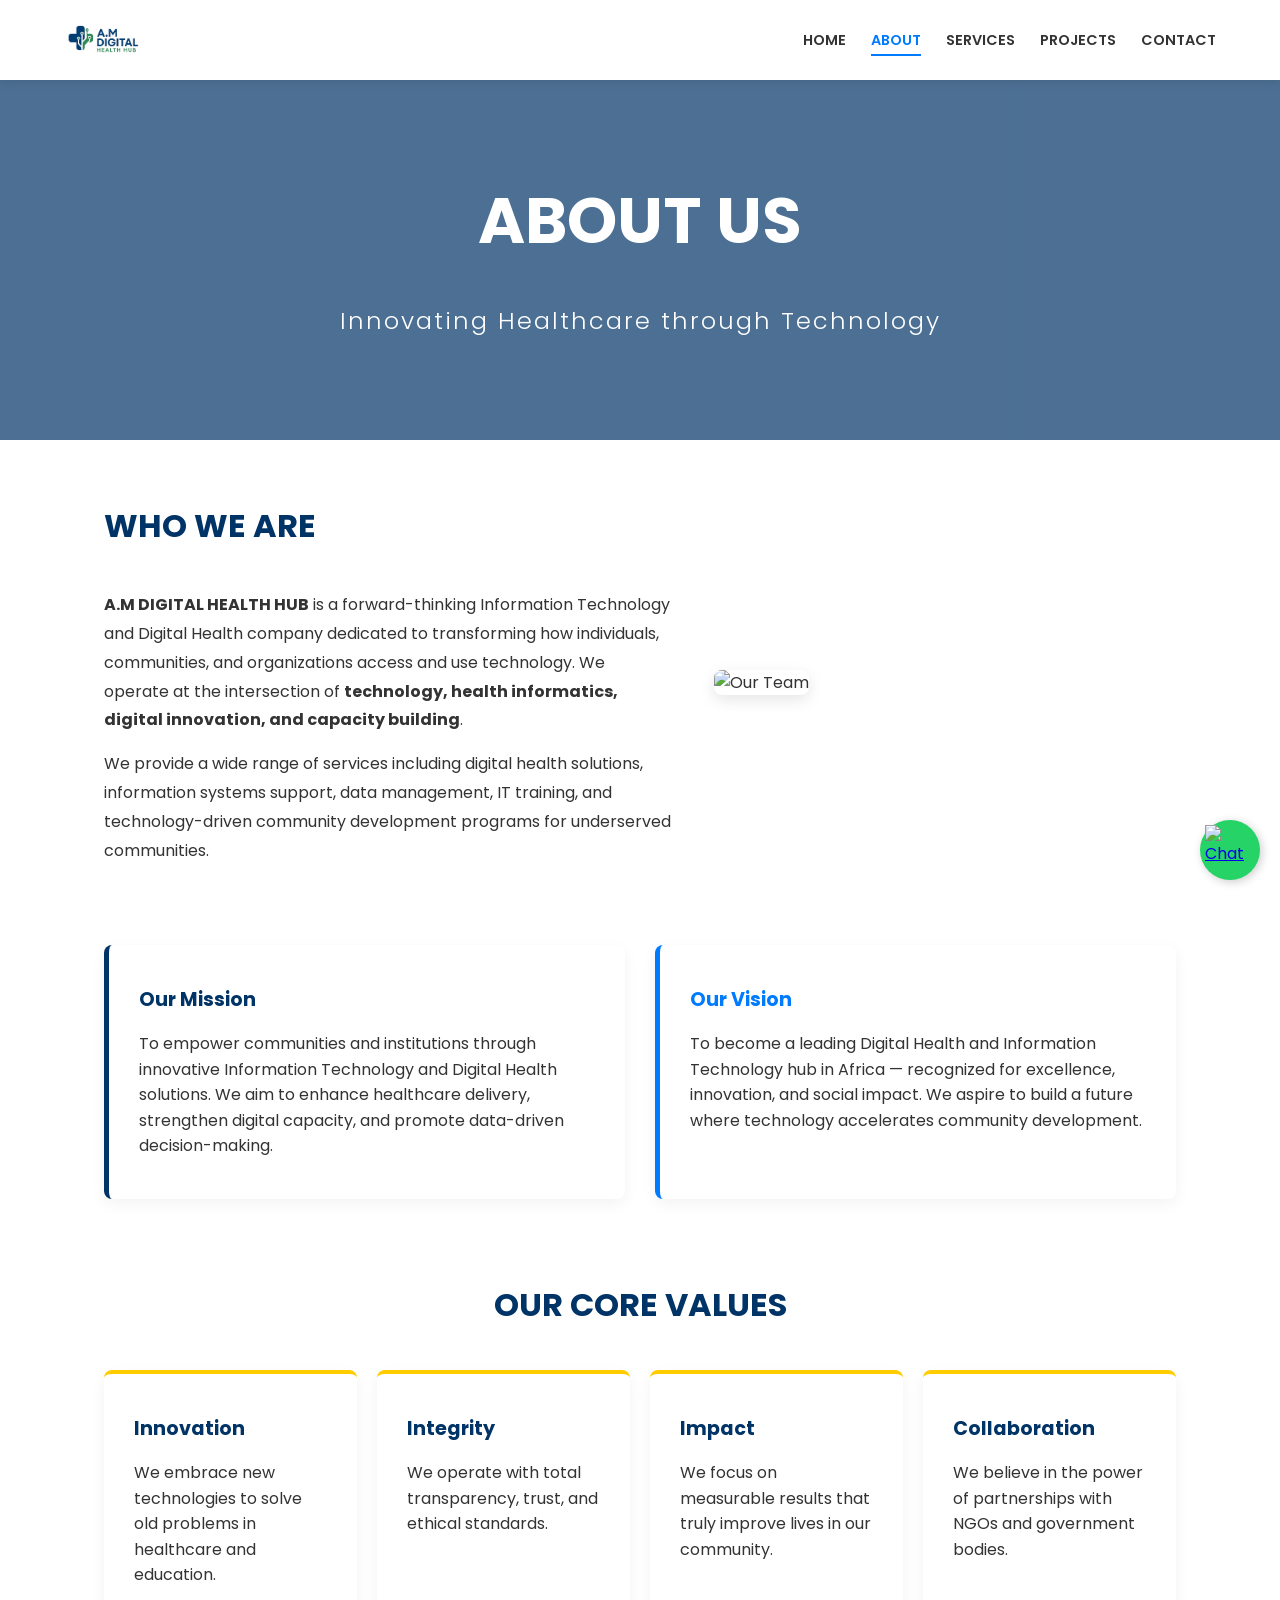
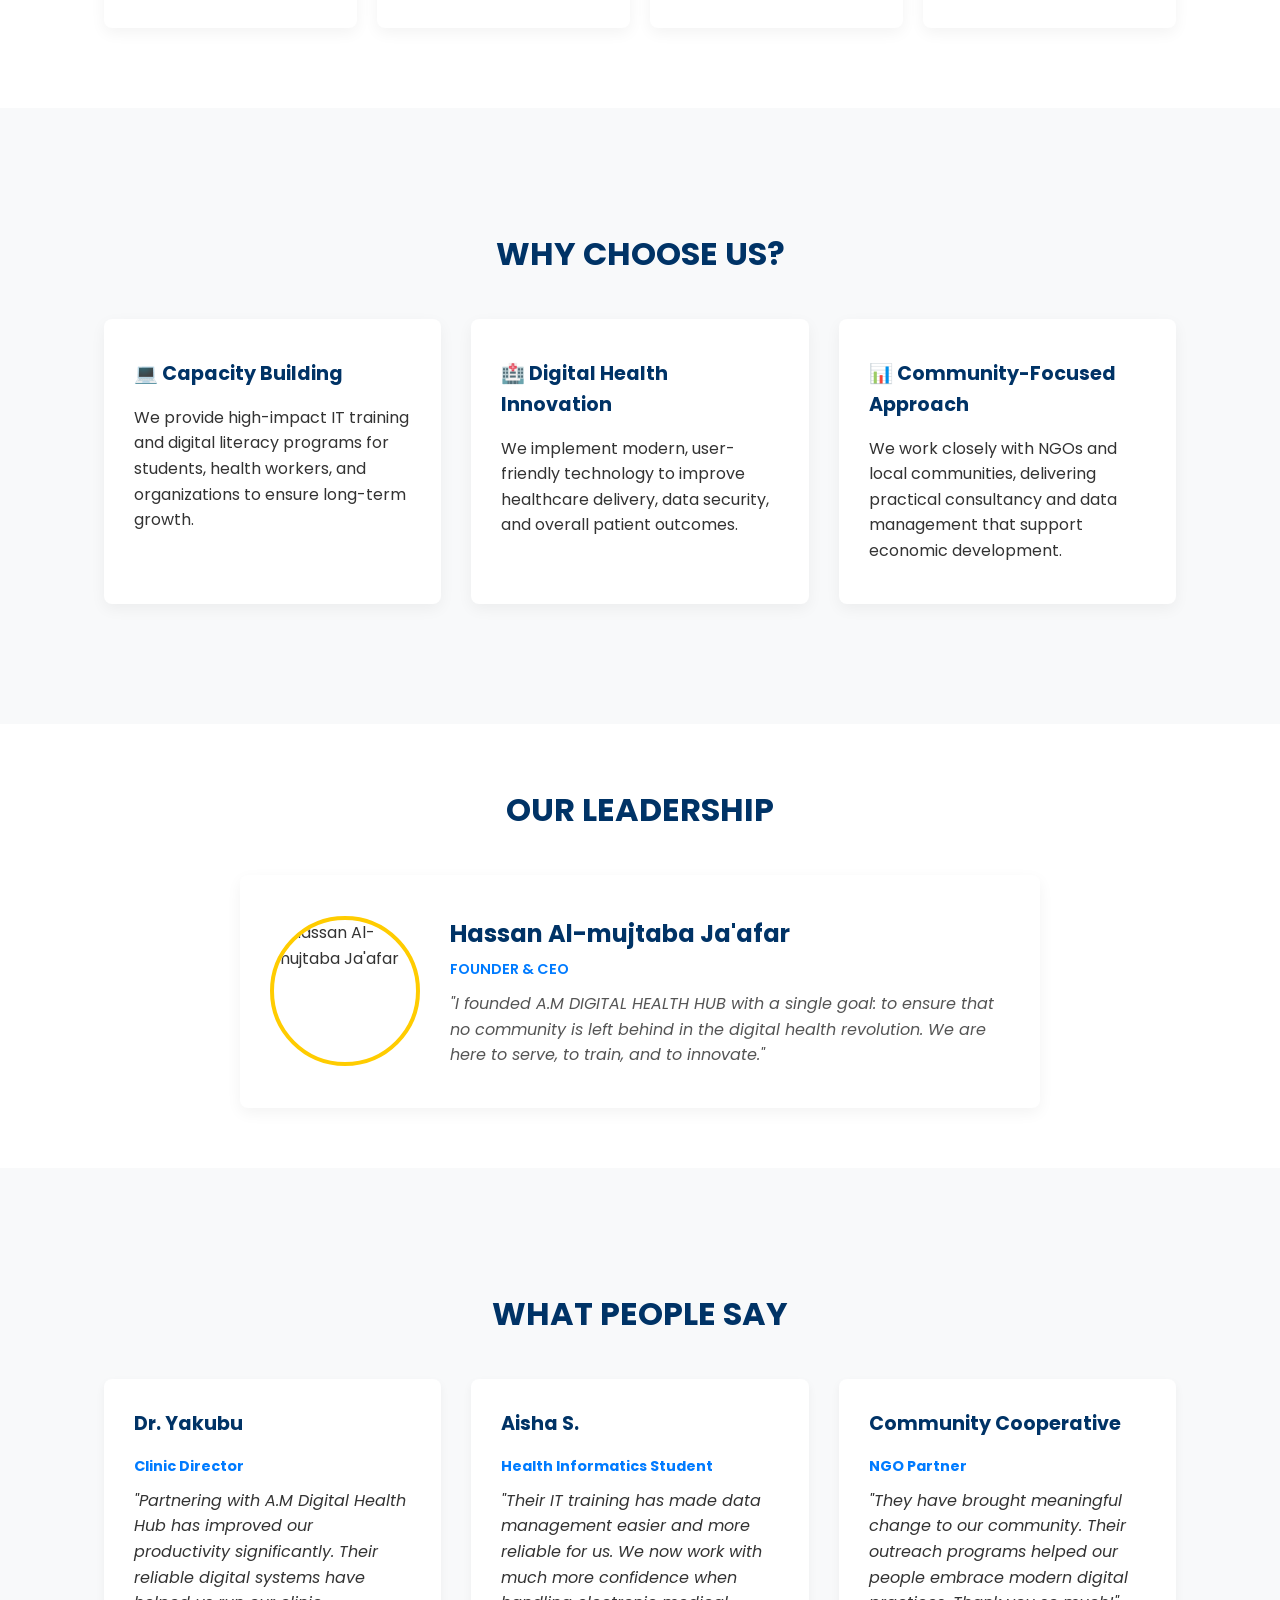
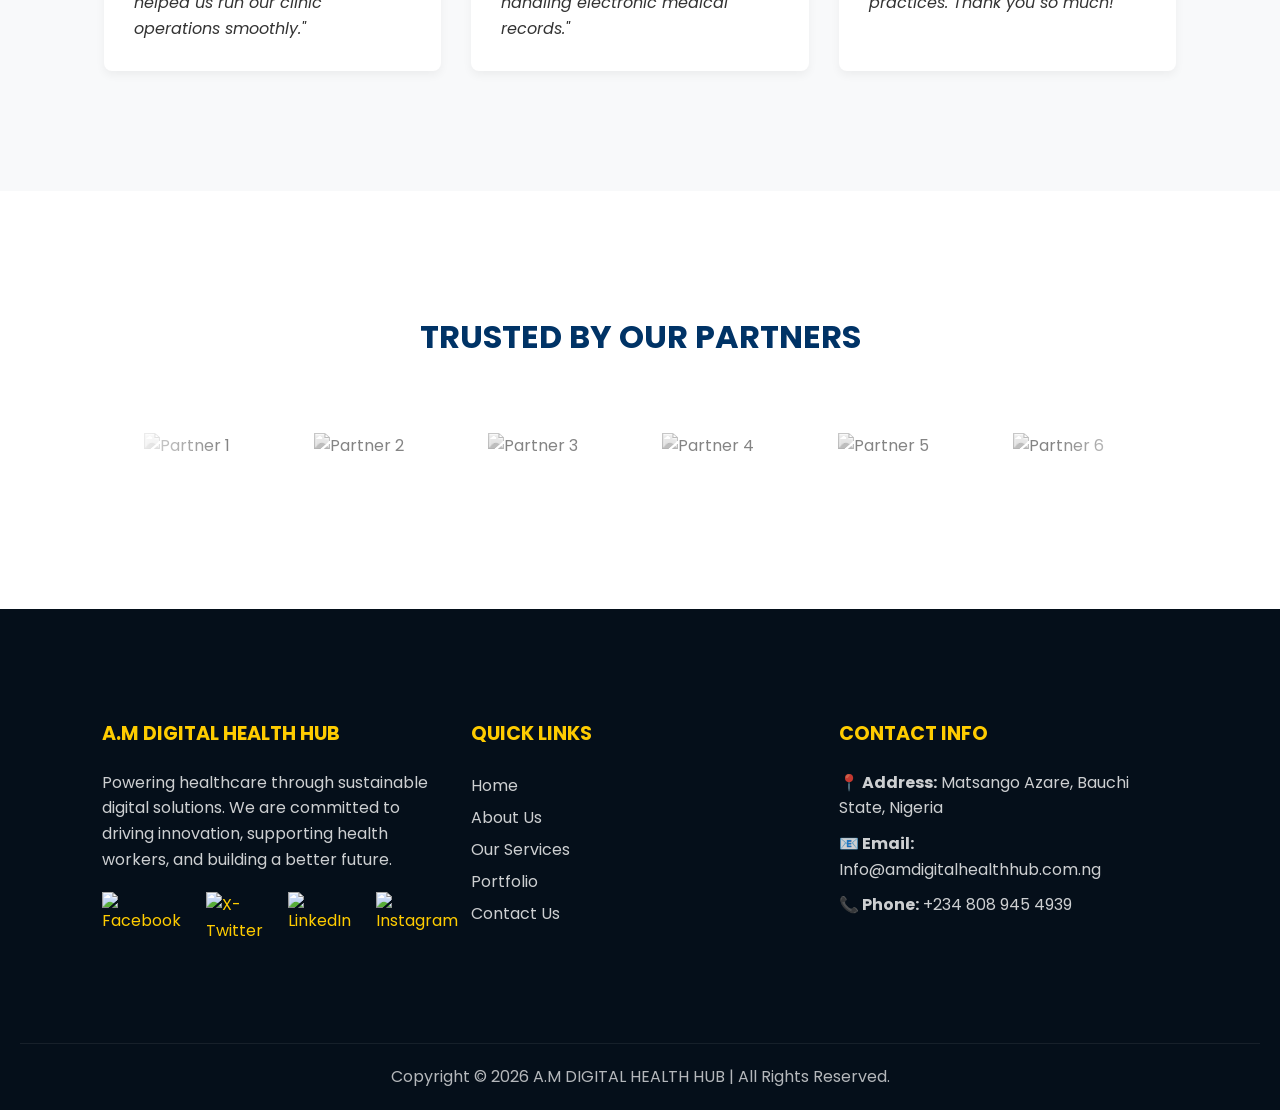
==== about.html @ cd004716 "Add files via upload" ====
<!DOCTYPE html>
<html lang="en">
<head>
  <meta charset="UTF-8" />
  <meta name="viewport" content="width=device-width, initial-scale=1.0" />
  
  <!-- SEO Meta Tags -->
  <meta name="description" content="Learn about A.M DIGITAL HEALTH HUB - Our mission, vision, values, and leadership driving healthcare innovation in Nigeria.">
  <meta name="keywords" content="About A.M DIGITAL HEALTH HUB, Digital Health Mission, Health IT Vision, Nigeria Tech Company, Hassan Al-mujtaba Ja'afar">
  
  <title>About Us | A.M DIGITAL HEALTH HUB</title>
  <link rel="icon" type="image/png" href="logo.png">
  
  <link rel="preconnect" href="https://fonts.googleapis.com">
  <link rel="preconnect" href="https://fonts.gstatic.com" crossorigin>
  <link href="https://fonts.googleapis.com/css2?family=Poppins:wght@300;400;500;600;700&display=swap" rel="stylesheet">
  
  <!-- External CSS -->
  <link rel="stylesheet" href="style.css">
</head>
<body>

  <!-- HEADER -->
  <header>
    <img src="logo.png" alt="A.M DIGITAL HEALTH HUB Logo" />
    
    <div class="menu-toggle" id="mobile-menu">
      <span class="bar"></span>
      <span class="bar"></span>
      <span class="bar"></span>
    </div>

    <nav>
      <ul>
        <li><a href="index.html">HOME</a></li>
        <li><a href="about.html" class="active-link">ABOUT</a></li>
        <li><a href="services.html">SERVICES</a></li>
        <li><a href="projects.html">PROJECTS</a></li>
        <li><a href="contact.html">CONTACT</a></li>
      </ul>
    </nav>
  </header>

  <!-- HERO SECTION -->
  <section class="hero-section" style="height: 40vh; min-height: 300px;">
    <div class="hero-content reveal">
      <h1>ABOUT US</h1>
      <h2>Innovating Healthcare through Technology</h2>
    </div>
  </section>

  <!-- WHO WE ARE & CORE VALUES -->
  <section class="container" style="padding-top: 60px; padding-bottom: 40px;">
    
    <!-- Who We Are -->
    <div style="display: flex; flex-wrap: wrap; gap: 40px; align-items: center; margin-bottom: 80px;">
      <div style="flex: 1 1 50%;">
        <h2 class="section-title reveal" style="text-align: left;">Who We Are</h2>
        <p class="reveal" style="margin-bottom: 15px; line-height: 1.8;">
          <strong>A.M DIGITAL HEALTH HUB</strong> is a forward-thinking Information Technology and Digital Health company dedicated to transforming how individuals, communities, and organizations access and use technology. We operate at the intersection of <strong>technology, health informatics, digital innovation, and capacity building</strong>.
        </p>
        <p class="reveal" style="line-height: 1.8;">
          We provide a wide range of services including digital health solutions, information systems support, data management, IT training, and technology-driven community development programs for underserved communities.
        </p>
      </div>
      <div style="flex: 1 1 40%;">
        <img src="assets/team.png" alt="Our Team" class="reveal" style="width: 100%; border-radius: 8px; box-shadow: 0 5px 15px rgba(0,0,0,0.1);">
      </div>
    </div>

    <!-- Mission & Vision -->
    <div class="grid-3" style="margin-bottom: 80px; justify-content: center;">
      <div class="card bg-light reveal" style="border-left: 5px solid #003366;">
        <h3 style="color: #003366;">Our Mission</h3>
        <p>To empower communities and institutions through innovative Information Technology and Digital Health solutions. We aim to enhance healthcare delivery, strengthen digital capacity, and promote data-driven decision-making.</p>
      </div>
      <div class="card bg-light reveal" style="border-left: 5px solid #007bff;">
        <h3 style="color: #007bff;">Our Vision</h3>
        <p>To become a leading Digital Health and Information Technology hub in Africa — recognized for excellence, innovation, and social impact. We aspire to build a future where technology accelerates community development.</p>
      </div>
    </div>

    <!-- Core Values -->
    <h2 class="section-title text-center reveal">Our Core Values</h2>
    <div class="grid-4" style="margin-bottom: 40px;">
      <div class="card text-center reveal" style="border-top: 4px solid #ffcc00;">
        <h3>Innovation</h3>
        <p>We embrace new technologies to solve old problems in healthcare and education.</p>
      </div>
      <div class="card text-center reveal" style="border-top: 4px solid #ffcc00;">
        <h3>Integrity</h3>
        <p>We operate with total transparency, trust, and ethical standards.</p>
      </div>
      <div class="card text-center reveal" style="border-top: 4px solid #ffcc00;">
        <h3>Impact</h3>
        <p>We focus on measurable results that truly improve lives in our community.</p>
      </div>
      <div class="card text-center reveal" style="border-top: 4px solid #ffcc00;">
        <h3>Collaboration</h3>
        <p>We believe in the power of partnerships with NGOs and government bodies.</p>
      </div>
    </div>
  </section>

  <!-- NEW: WHY CHOOSE US -->
  <section class="why-choose-us bg-light" style="padding: 60px 0;">
    <div class="container">
      <h2 class="section-title reveal" style="text-align: center;">Why Choose Us?</h2>
      <div class="grid-3">
        <div class="card reveal">
          <h3>💻 Capacity Building</h3>
          <p>We provide high-impact IT training and digital literacy programs for students, health workers, and organizations to ensure long-term growth.</p>
        </div>
        <div class="card reveal">
          <h3>🏥 Digital Health Innovation</h3>
          <p>We implement modern, user-friendly technology to improve healthcare delivery, data security, and overall patient outcomes.</p>
        </div>
        <div class="card reveal">
          <h3>📊 Community-Focused Approach</h3>
          <p>We work closely with NGOs and local communities, delivering practical consultancy and data management that support economic development.</p>
        </div>
      </div>
    </div>
  </section>

  <!-- LEADERSHIP SECTION -->
  <section class="container" style="padding: 60px 20px;">
    <h2 class="section-title text-center reveal">Our Leadership</h2>
    <div class="card bg-light reveal" style="display: flex; align-items: center; gap: 30px; flex-wrap: wrap; justify-content: center; max-width: 800px; margin: 0 auto;">
      <img src="assets/founder.png" alt="Hassan Al-mujtaba Ja'afar" style="width: 150px; height: 150px; border-radius: 50%; border: 4px solid #ffcc00; object-fit: cover;" />
      <div style="flex: 1; min-width: 250px; text-align: left;">
        <h3 style="color: #003366; font-size: 1.5rem; margin-bottom: 5px;">Hassan Al-mujtaba Ja'afar</h3>
        <span style="color: #007bff; font-weight: 600; display: block; margin-bottom: 10px; text-transform: uppercase; font-size: 0.9rem;">Founder & CEO</span>
        <p style="font-style: italic; color: #555;">
          "I founded A.M DIGITAL HEALTH HUB with a single goal: to ensure that no community is left behind in the digital health revolution. We are here to serve, to train, and to innovate."
        </p>
      </div>
    </div>
  </section>

  <!-- NEW: WHAT PEOPLE SAY -->
  <section class="testimonials bg-light" style="padding: 60px 0; text-align: center;">
    <div class="container">
      <h2 class="section-title reveal">What People Say</h2>
      <div class="grid-3">
        <div class="testimonial-card reveal" style="background: white; padding: 30px; border-radius: 8px; box-shadow: 0 4px 10px rgba(0,0,0,0.05);">
          <h3 style="color: #003366;">Dr. Yakubu</h3>
          <span style="color: #007bff; font-weight: bold; display: block; margin-bottom: 10px;">Clinic Director</span>
          <p>"Partnering with A.M Digital Health Hub has improved our productivity significantly. Their reliable digital systems have helped us run our clinic operations smoothly."</p>
        </div>
        <div class="testimonial-card reveal" style="background: white; padding: 30px; border-radius: 8px; box-shadow: 0 4px 10px rgba(0,0,0,0.05);">
          <h3 style="color: #003366;">Aisha S.</h3>
          <span style="color: #007bff; font-weight: bold; display: block; margin-bottom: 10px;">Health Informatics Student</span>
          <p>"Their IT training has made data management easier and more reliable for us. We now work with much more confidence when handling electronic medical records."</p>
        </div>
        <div class="testimonial-card reveal" style="background: white; padding: 30px; border-radius: 8px; box-shadow: 0 4px 10px rgba(0,0,0,0.05);">
          <h3 style="color: #003366;">Community Cooperative</h3>
          <span style="color: #007bff; font-weight: bold; display: block; margin-bottom: 10px;">NGO Partner</span>
          <p>"They have brought meaningful change to our community. Their outreach programs helped our people embrace modern digital practices. Thank you so much!"</p>
        </div>
      </div>
    </div>
  </section>

  
  <!-- ANIMATED PARTNERS SECTION -->
  <section class="partners-section text-center" style="padding: 60px 0; background: #ffffff;">
    <div class="container">
      <h2 class="section-title reveal">Trusted By Our Partners</h2>
      
      <div class="partners-slider reveal">
        <div class="partners-track">
          <!-- FIRST SET OF LOGOS -->
          <img src="assets/partner1.jpg" alt="Partner 1">
          <img src="assets/partner2.jpeg" alt="Partner 2">
          <img src="assets/partner3.webp" alt="Partner 3">
          <img src="assets/partner4.jpeg" alt="Partner 4">
          <img src="assets/partner5.png" alt="Partner 5">
          <img src="assets/partner6.jpg" alt="Partner 6">
          
          <!-- SECOND SET OF LOGOS (Duplicated for seamless infinite scrolling) -->
          <img src="assets/partner1.jpg" alt="Partner 1">
          <img src="assets/partner2.jpeg" alt="Partner 2">
          <img src="assets/partner3.webp" alt="Partner 3">
          <img src="assets/partner4.jpeg" alt="Partner 4">
          <img src="assets/partner5.png" alt="Partner 5">
          <img src="assets/partner6.jpg" alt="Partner 6">
        </div>
      </div>
      
    </div>
  </section>



  <!-- FOOTER -->
  <footer class="main-footer" style="background: #050f1a; color: white; padding: 50px 20px 20px 20px;">
    <div class="container grid-3" style="text-align: left; align-items: start;">
      <div class="footer-col">
        <h3 style="color: #ffcc00; margin-bottom: 20px;">A.M DIGITAL HEALTH HUB</h3>
        <p style="margin-bottom: 20px; opacity: 0.8;">Powering healthcare through sustainable digital solutions. We are committed to driving innovation, supporting health workers, and building a better future.</p>
        
        <div class="social-links" style="display: flex; gap: 15px; margin-top: 15px;">
          <a href="https://www.facebook.com/share/19uipVWJs8/" target="_blank">
            <img src="assets/facebook.png" alt="Facebook" style="width: 30px; transition: transform 0.3s;" onmouseover="this.style.transform='translateY(-5px)'" onmouseout="this.style.transform='translateY(0)'">
          </a>
          <a href="https://x.com/AM_DigitalHealt?t=SF7xO812lId9wUdSsH2ciw&s=09" target="_blank">
            <img src="assets/twitter.png" alt="X-Twitter" style="width: 30px; transition: transform 0.3s;" onmouseover="this.style.transform='translateY(-5px)'" onmouseout="this.style.transform='translateY(0)'">
          </a>
          <a href="https://www.linkedin.com/company/am-digital-health-hub/" target="_blank">
            <img src="assets/linkedin.png" alt="LinkedIn" style="width: 30px; transition: transform 0.3s;" onmouseover="this.style.transform='translateY(-5px)'" onmouseout="this.style.transform='translateY(0)'">
          </a>
          <a href="https://www.instagram.com/amdigitalhealthhub?igsh=eGYxMHluOWtkYTNn" target="_blank">
            <img src="assets/instagram.jpeg" alt="Instagram" style="width: 30px; transition: transform 0.3s;" onmouseover="this.style.transform='translateY(-5px)'" onmouseout="this.style.transform='translateY(0)'">
          </a>
        </div>
      </div>

      <div class="footer-col">
        <h3 style="margin-bottom: 20px; color: #ffcc00;">QUICK LINKS</h3>
        <ul style="list-style: none; padding: 0; line-height: 2;">
          <li><a href="index.html" style="color: white; text-decoration: none; opacity: 0.8;">Home</a></li>
          <li><a href="about.html" style="color: white; text-decoration: none; opacity: 0.8;">About Us</a></li>
          <li><a href="services.html" style="color: white; text-decoration: none; opacity: 0.8;">Our Services</a></li>
          <li><a href="projects.html" style="color: white; text-decoration: none; opacity: 0.8;">Portfolio</a></li>
          <li><a href="contact.html" style="color: white; text-decoration: none; opacity: 0.8;">Contact Us</a></li>
        </ul>
      </div>

      <div class="footer-col">
        <h3 style="margin-bottom: 20px; color: #ffcc00;">CONTACT INFO</h3>
        <p style="opacity: 0.8; margin-bottom: 10px;"><strong>📍 Address:</strong> Matsango Azare, Bauchi State, Nigeria</p>
        <p style="opacity: 0.8; margin-bottom: 10px;"><strong>📧 Email:</strong> Info@amdigitalhealthhub.com.ng</p>
        <p style="opacity: 0.8;"><strong>📞 Phone:</strong> +234 808 945 4939</p>
      </div>
    </div>
    
    <div style="text-align: center; margin-top: 40px; padding-top: 20px; border-top: 1px solid rgba(255,255,255,0.1); opacity: 0.7;">
      <p>Copyright © 2026 A.M DIGITAL HEALTH HUB | All Rights Reserved.</p>
    </div>
  </footer>

  <!-- Fixed WhatsApp Link -->
  <a href="https://wa.me/2348089454939" target="_blank" class="whatsapp-float" style="position: fixed; bottom: 20px; right: 20px; z-index: 1000;">
    <img src="https://upload.wikimedia.org/wikipedia/commons/6/6b/WhatsApp.svg" alt="Chat on WhatsApp" style="width: 50px; height: 50px;">
  </a>

  <script>
    // Mobile Menu Toggle
    const mobileMenu = document.getElementById('mobile-menu');
    const navMenu = document.querySelector('nav');

    mobileMenu.addEventListener('click', () => {
      mobileMenu.classList.toggle('is-active');
      navMenu.classList.toggle('active');
    });

    // Scroll Reveal Animation
    const observer = new IntersectionObserver((entries) => {
      entries.forEach((entry) => {
        if (entry.isIntersecting) {
          entry.target.classList.add('active');
        }
      });
    });

    const hiddenElements = document.querySelectorAll('.reveal');
    hiddenElements.forEach((el) => observer.observe(el));
  </script>
</body>
</html>
---- style.css ----
/* =========================================
        A.M DIGITAL HEALTH HUB WEB CODE
   ========================================= */

:root {
  --primary-color: #003366; 
  --secondary-color: #007bff; 
  --accent-color: #ffcc00; 
  --text-dark: #333333;
  --text-light: #666666;
  --bg-color: #ffffff;
  --bg-light: #f8f9fa;
  --transition: all 0.3s ease;
}

* {
  margin: 0;
  padding: 0;
  box-sizing: border-box;
  font-family: "Poppins", sans-serif;
}

body {
  background-color: var(--bg-color);
  color: var(--text-dark);
  line-height: 1.6;
}

.container {
  max-width: 1200px;
  margin: 0 auto;
  padding: 60px 5%;
}

.text-center {
  text-align: center;
}

.bg-light {
  background-color: var(--bg-light);
}

.section-title {
  color: var(--primary-color);
  font-size: 2rem;
  margin-bottom: 40px;
  text-transform: uppercase;
}

/* --- HEADER --- */
header {
  display: flex;
  align-items: center;
  justify-content: space-between;
  background: var(--bg-color);
  padding: 15px 5%;
  box-shadow: 0 2px 10px rgba(0,0,0,0.1);
  position: sticky;
  top: 0;
  z-index: 1000;
}

header img {
  height: 50px;
}

nav ul {
  list-style: none;
  display: flex;
  gap: 25px;
}

nav ul li a {
  color: var(--text-dark);
  text-decoration: none;
  font-weight: 600;
  font-size: 0.9rem;
  text-transform: uppercase;
  transition: var(--transition);
}

nav ul li a:hover {
  color: var(--secondary-color);
}

/* --- ACTIVE LINK STYLING --- */
nav ul li a.active-link {
  color: var(--secondary-color);
  border-bottom: 2px solid var(--secondary-color);
  padding-bottom: 4px;
}

/* --- HERO SECTION --- */
.hero-section {
  height: 80vh;
  background: linear-gradient(rgba(0, 51, 102, 0.7), rgba(0, 51, 102, 0.7)), url('assets/office-bg.png') center/cover;
  display: flex;
  align-items: center;
  justify-content: center;
  text-align: center;
  color: white;
}

.hero-content h2 {
  font-size: 1.5rem;
  font-weight: 300;
  letter-spacing: 2px;
  margin-bottom: 10px;
}

.hero-content h1 {
  font-size: 4rem;
  font-weight: 700;
  margin-bottom: 30px;
}

.hero-btn {
  display: inline-block;
  padding: 15px 40px;
  background: var(--accent-color);
  color: var(--primary-color);
  text-decoration: none;
  font-weight: bold;
  font-size: 1.1rem;
  border-radius: 5px;
  transition: var(--transition);
}

.hero-btn:hover {
  background: white;
}

/* --- GRIDS --- */
.grid-3 {
  display: grid;
  grid-template-columns: repeat(auto-fit, minmax(300px, 1fr));
  gap: 30px;
}

.grid-4 {
  display: grid;
  grid-template-columns: repeat(auto-fit, minmax(250px, 1fr));
  gap: 20px;
}

/* --- CARDS --- */
.card, .testimonial-card {
  background: white;
  padding: 40px 30px;
  box-shadow: 0 5px 15px rgba(0,0,0,0.05);
  border-radius: 8px;
  text-align: left;
}

.card h3, .testimonial-card h3 {
  color: var(--primary-color);
  margin-bottom: 15px;
  font-size: 1.2rem;
}

.testimonial-card span {
  display: block;
  color: var(--secondary-color);
  font-size: 0.9rem;
  margin-bottom: 15px;
  font-weight: 600;
}

.testimonial-card p {
  font-style: italic;
}

/* --- METRICS --- */
.metric-box h2 {
  font-size: 3rem;
  color: var(--secondary-color);
  margin-bottom: 10px;
}

.metric-box p {
  font-weight: 600;
  color: var(--text-dark);
}

/* --- PORTFOLIO GALLERY --- */
.portfolio-grid img {
  width: 100%;
  height: 250px;
  object-fit: cover;
  border-radius: 8px;
  box-shadow: 0 4px 10px rgba(0,0,0,0.1);
  transition: transform 0.3s;
}

.portfolio-grid img:hover {
  transform: scale(1.05);
}

/* --- PARTNERS --- */
.partners-logo-placeholder {
  display: flex;
  justify-content: center;
  gap: 40px;
  flex-wrap: wrap;
}

.partners-logo-placeholder span {
  padding: 20px 40px;
  background: white;
  border: 1px solid #ddd;
  font-weight: bold;
  color: #ccc;
}

/* --- CTA BANNER --- */
.cta-banner {
  background: var(--primary-color);
  color: white;
  padding: 80px 5%;
}

.cta-banner h2 {
  font-size: 2.5rem;
  margin-bottom: 20px;
}

.cta-banner p {
  max-width: 800px;
  margin: 0 auto 30px auto;
  font-size: 1.1rem;
}

/* --- FOOTER --- */
.main-footer {
  background: #111;
  color: white;
  padding: 60px 5% 20px 5%;
}

.footer-col h3 {
  font-size: 1.2rem;
}

.social-links a {
  color: var(--accent-color);
  text-decoration: none;
  margin-right: 10px;
}

/* --- WHATSAPP --- */
.whatsapp-float {
  position: fixed;
  bottom: 20px;
  right: 20px;
  width: 60px;
  height: 60px;
  background-color: #25d366;
  border-radius: 50%;
  display: flex;
  align-items: center;
  justify-content: center;
  box-shadow: 2px 2px 10px rgba(0,0,0,0.2);
  z-index: 100;
}
.whatsapp-float img {
  width: 35px;
}

/* --- MOBILE MENU (HAMBURGER) --- */
.menu-toggle {
  display: none; /* Hidden on desktop */
  flex-direction: column;
  cursor: pointer;
  gap: 5px;
}

.menu-toggle .bar {
  width: 25px;
  height: 3px;
  background-color: var(--primary-color);
  transition: var(--transition);
  border-radius: 3px;
}

/* --- RESPONSIVE DESIGN --- */
@media (max-width: 768px) {
  header {
    flex-direction: row; /* Keep logo and hamburger on the same line */
    justify-content: space-between;
    align-items: center;
    padding: 15px 5%;
    position: relative; /* Needed for the dropdown menu */
  }

  .menu-toggle {
    display: flex; /* Show the hamburger on mobile */
  }

  nav {
    width: 100%;
    position: absolute;
    top: 100%; /* Position it right below the header */
    left: 0;
    background: var(--bg-color);
    box-shadow: 0 10px 10px rgba(0,0,0,0.1);
    display: none; /* Hide the menu by default */
  }

  /* This class will be added by JavaScript when the button is clicked */
  nav.active {
    display: block; 
  }

  nav ul {
    flex-direction: column;
    width: 100%;
    text-align: center;
    padding: 20px 0;
    margin: 0;
    gap: 20px;
  }

  /* Animate the hamburger into an 'X' */
  .menu-toggle.is-active .bar:nth-child(1) {
    transform: translateY(8px) rotate(45deg);
  }
  .menu-toggle.is-active .bar:nth-child(2) {
    opacity: 0;
  }
  .menu-toggle.is-active .bar:nth-child(3) {
    transform: translateY(-8px) rotate(-45deg);
  }
  
  
  /* --- SCROLL REVEAL ANIMATION --- */
.reveal {
  opacity: 0;
  transform: translateY(50px); /* Pushes the element down slightly */
  transition: all 0.8s cubic-bezier(0.5, 0, 0, 1); /* Smooth easing */
}

.reveal.active {
  opacity: 1;
  transform: translateY(0); /* Brings it back to its original position */
}


  /* Adjust other sections for mobile */
  .hero-content h1 {
    font-size: 2.5rem;
  }
  .main-footer .grid-3 {
    grid-template-columns: 1fr;
    gap: 40px;
  }
}


/* =========================================
   PARTNERS INFINITE SCROLL ANIMATION
   ========================================= */
.partners-slider {
  width: 100%;
  overflow: hidden;
  position: relative;
  padding: 30px 0;
  white-space: nowrap;
}

/* Faded white edges for a premium look */
.partners-slider::before,
.partners-slider::after {
  content: "";
  position: absolute;
  top: 0;
  width: 120px;
  height: 100%;
  z-index: 2;
}
.partners-slider::before {
  left: 0;
  background: linear-gradient(to right, rgba(255,255,255,1), rgba(255,255,255,0));
}
.partners-slider::after {
  right: 0;
  background: linear-gradient(to left, rgba(255,255,255,1), rgba(255,255,255,0));
}

.partners-track {
  display: inline-block;
  /* Adjust '20s' to make it scroll faster or slower */
  animation: scrollLogos 20s linear infinite; 
}

/* Pause the scrolling when the mouse hovers over it */
.partners-slider:hover .partners-track {
  animation-play-state: paused;
}

.partners-track img {
  height: 60px;
  margin: 0 40px; /* Space between logos */
  object-fit: contain;
  vertical-align: middle;
  filter: grayscale(100%); /* Makes all logos grey for a clean corporate look */
  opacity: 0.6;
  transition: all 0.3s ease;
  cursor: pointer;
}

/* Pop into full color and zoom slightly on hover */
.partners-track img:hover {
  filter: grayscale(0%);
  opacity: 1;
  transform: scale(1.15);
}

@keyframes scrollLogos {
  0% { transform: translateX(0); }
  100% { transform: translateX(-50%); }
}


/* =========================================
   NEW ANIMATIONS: PULSE & HOVER LIFT
   ========================================= */

/* Subtle continuous pulse for main buttons */
.pulse-btn {
  animation: shadowPulse 2s infinite;
}

@keyframes shadowPulse {
  0% { box-shadow: 0 0 0 0 rgba(0, 123, 255, 0.4); }
  70% { box-shadow: 0 0 0 15px rgba(0, 123, 255, 0); }
  100% { box-shadow: 0 0 0 0 rgba(0, 123, 255, 0); }
}

/* Smooth lift effect for cards and project images */
.hover-lift {
  transition: transform 0.3s ease, box-shadow 0.3s ease;
}

.hover-lift:hover {
  transform: translateY(-8px);
  box-shadow: 0 12px 20px rgba(0, 0, 0, 0.15);
}

/* Ensure project images stay neat when lifting */
.portfolio-grid img.hover-lift {
  border-radius: 8px;
  cursor: pointer;
}
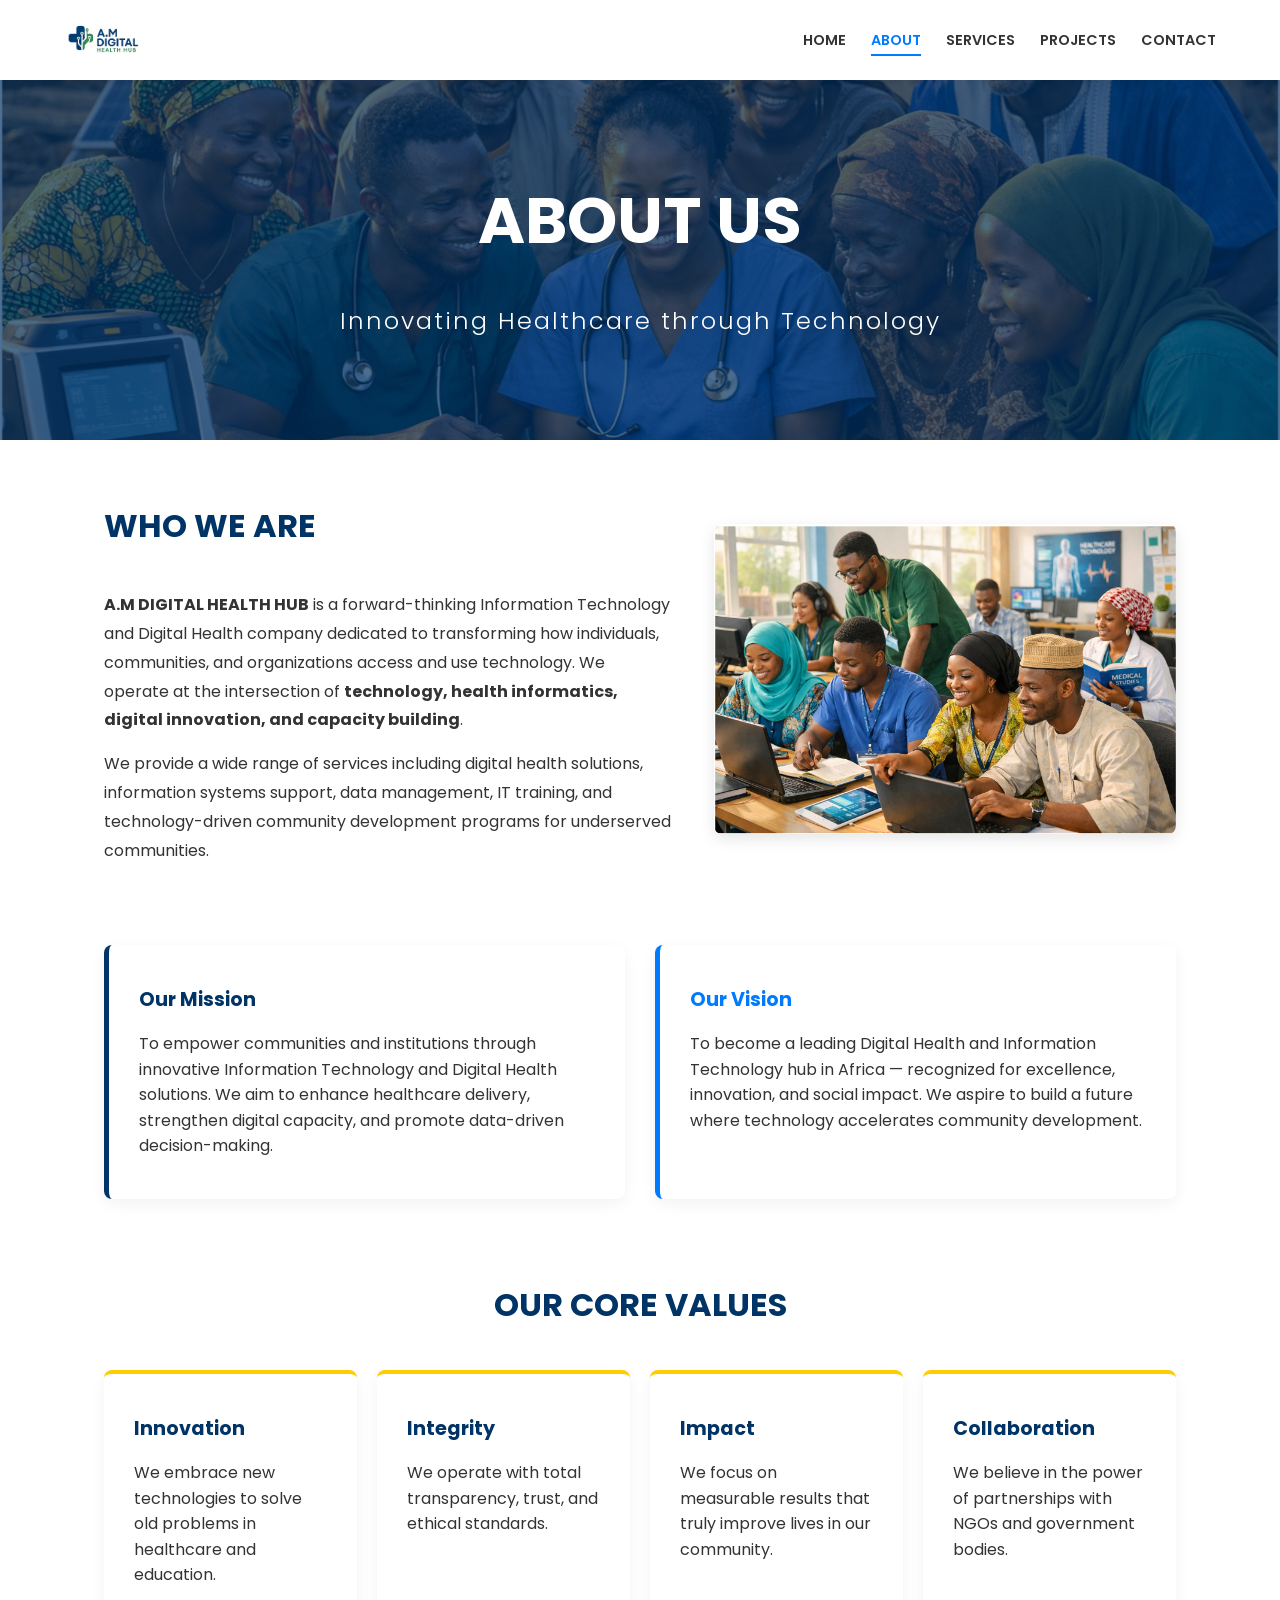
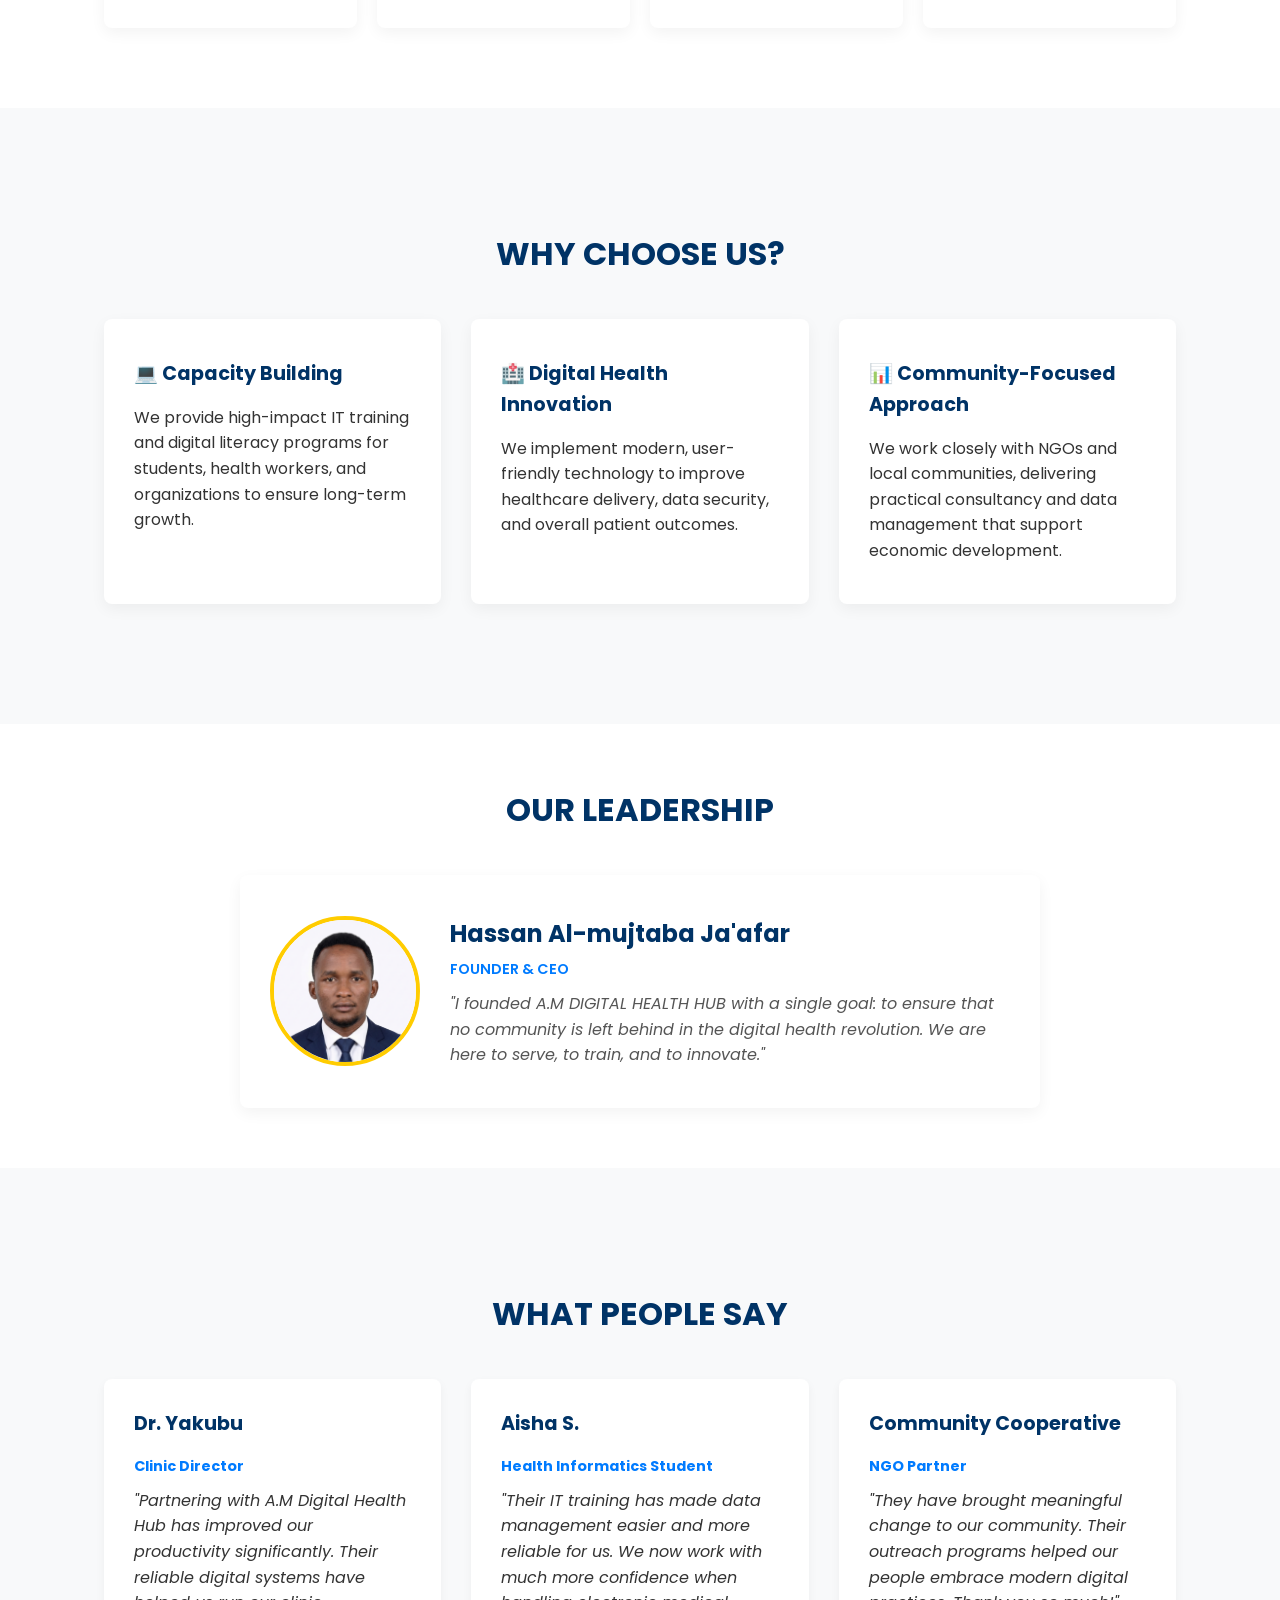
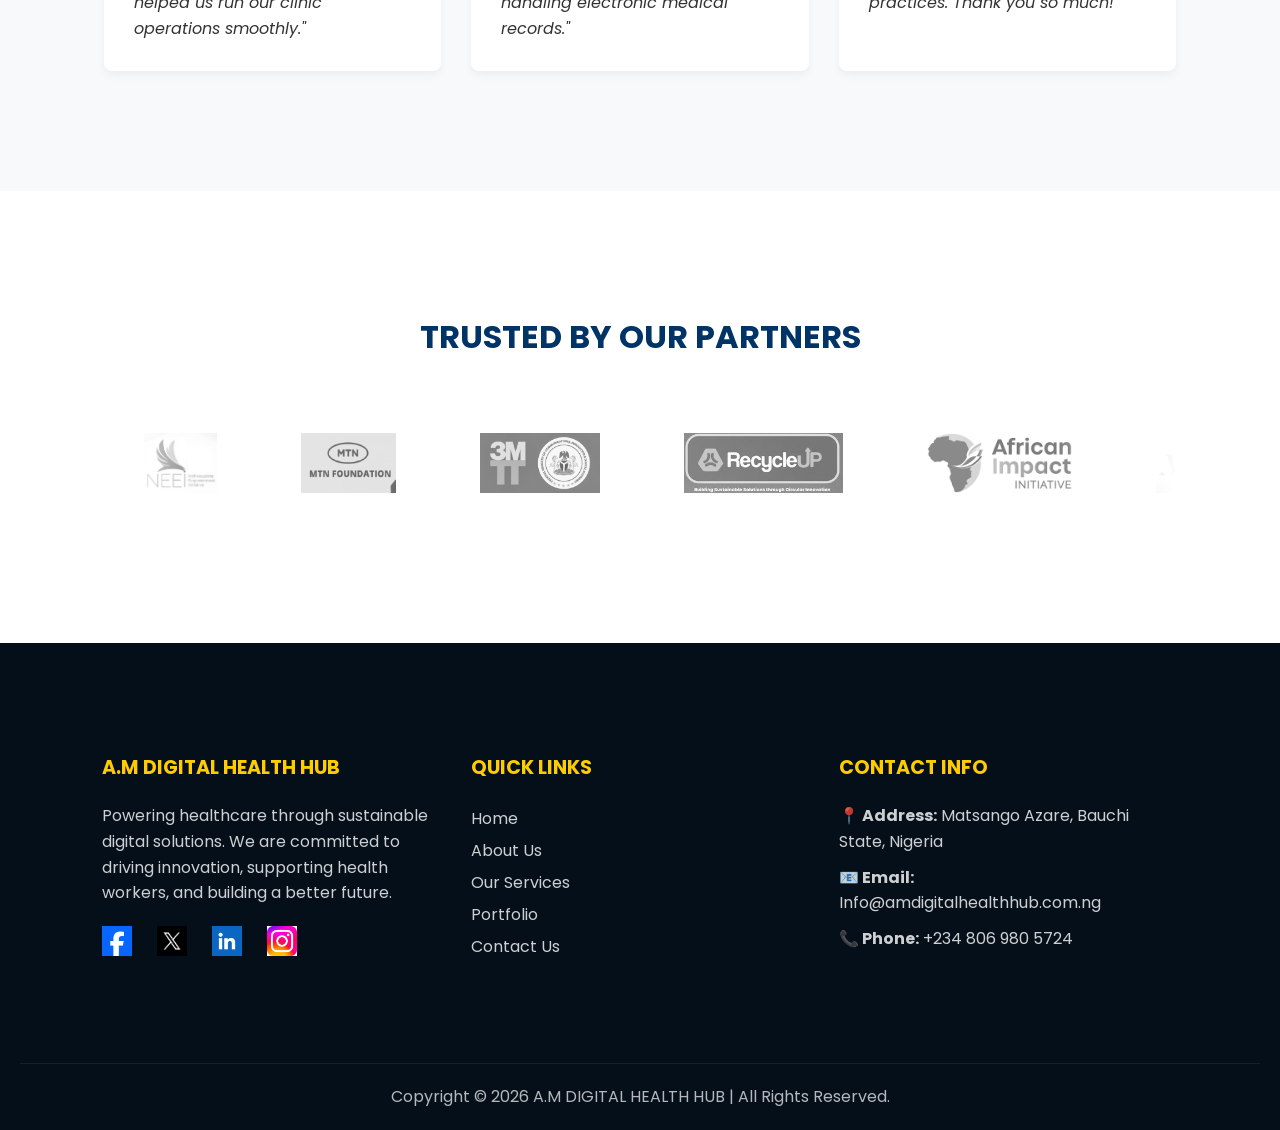
==== commit c430d648: "Update about.html" ====
--- a/about.html
+++ b/about.html
@@ -231,7 +231,7 @@
         <h3 style="margin-bottom: 20px; color: #ffcc00;">CONTACT INFO</h3>
         <p style="opacity: 0.8; margin-bottom: 10px;"><strong>📍 Address:</strong> Matsango Azare, Bauchi State, Nigeria</p>
         <p style="opacity: 0.8; margin-bottom: 10px;"><strong>📧 Email:</strong> Info@amdigitalhealthhub.com.ng</p>
-        <p style="opacity: 0.8;"><strong>📞 Phone:</strong> +234 808 945 4939</p>
+        <p style="opacity: 0.8;"><strong>📞 Phone:</strong> +234 806 980 5724</p>
       </div>
     </div>
     
@@ -240,11 +240,8 @@
     </div>
   </footer>
 
-  <!-- Fixed WhatsApp Link -->
-  <a href="https://wa.me/2348089454939" target="_blank" class="whatsapp-float" style="position: fixed; bottom: 20px; right: 20px; z-index: 1000;">
-    <img src="https://upload.wikimedia.org/wikipedia/commons/6/6b/WhatsApp.svg" alt="Chat on WhatsApp" style="width: 50px; height: 50px;">
-  </a>
-
+
+  
   <script>
     // Mobile Menu Toggle
     const mobileMenu = document.getElementById('mobile-menu');
@@ -268,4 +265,4 @@
     hiddenElements.forEach((el) => observer.observe(el));
   </script>
 </body>
-</html>+</html>
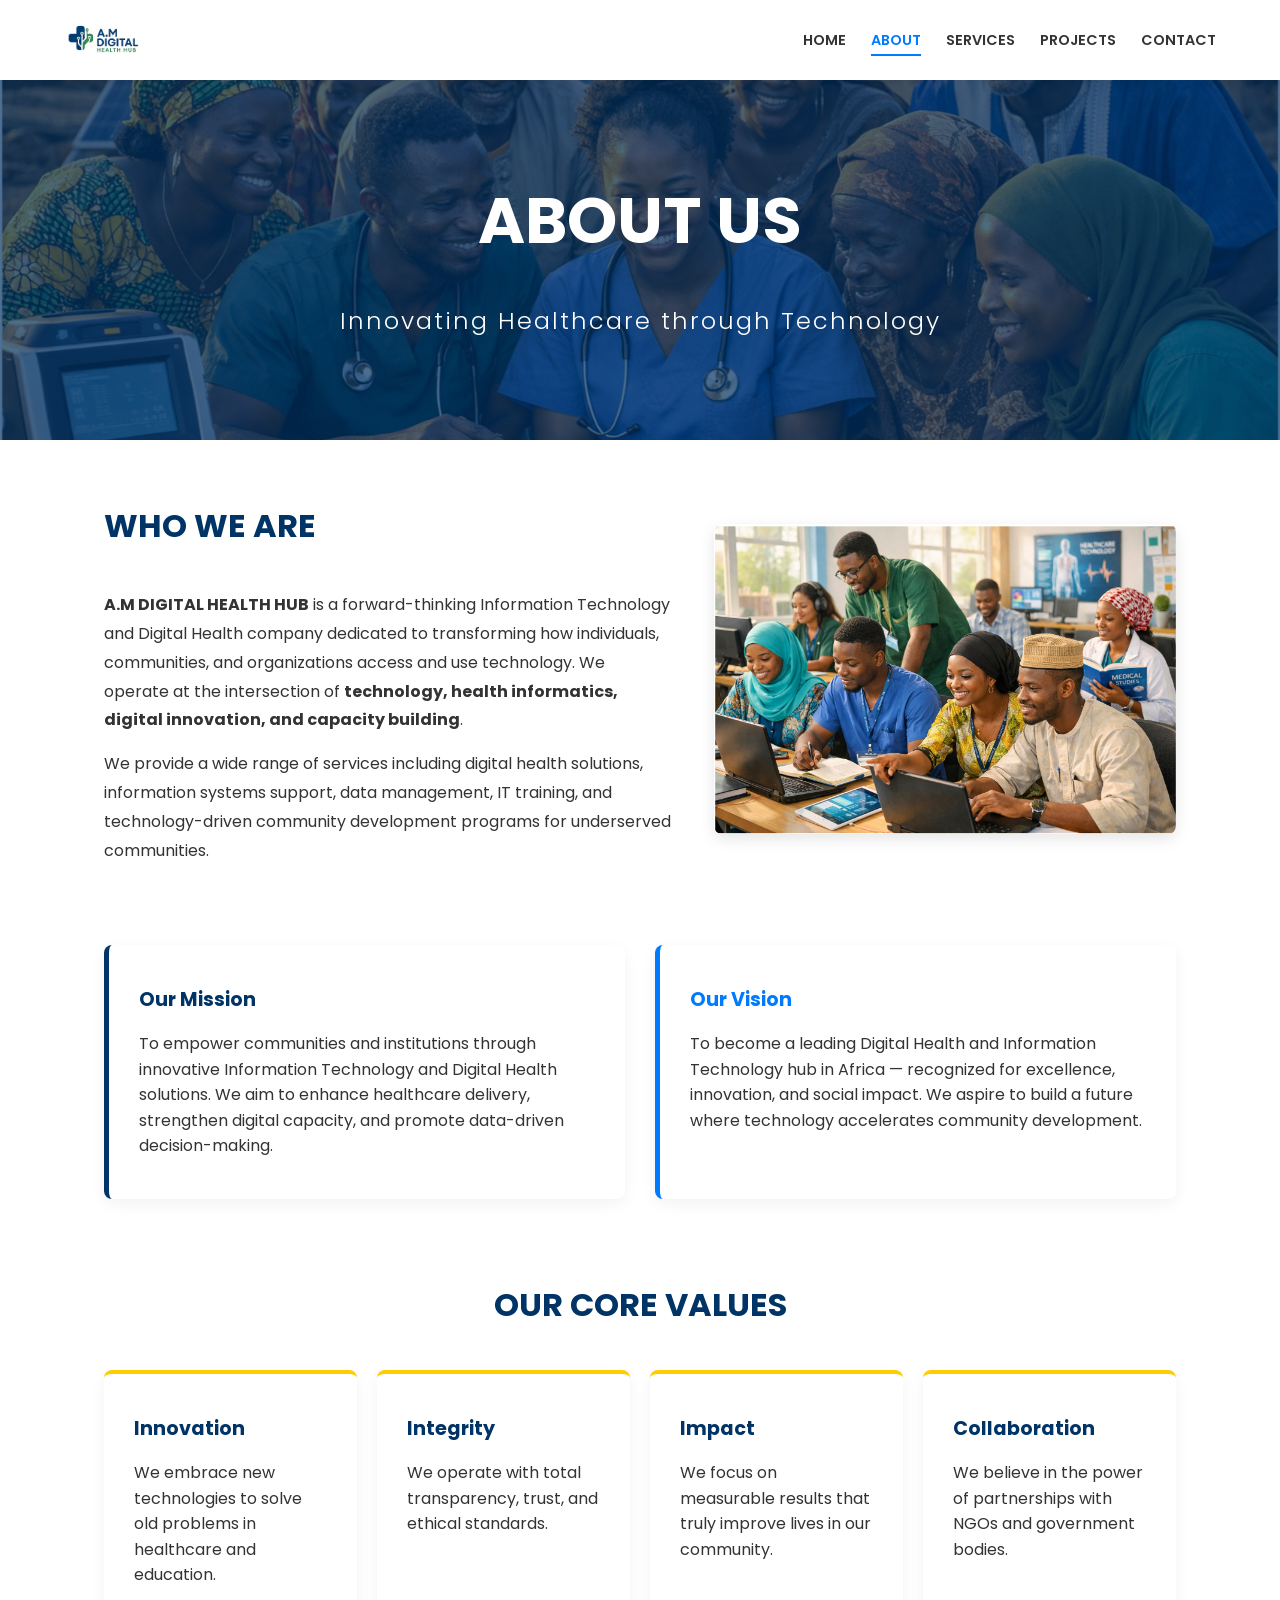
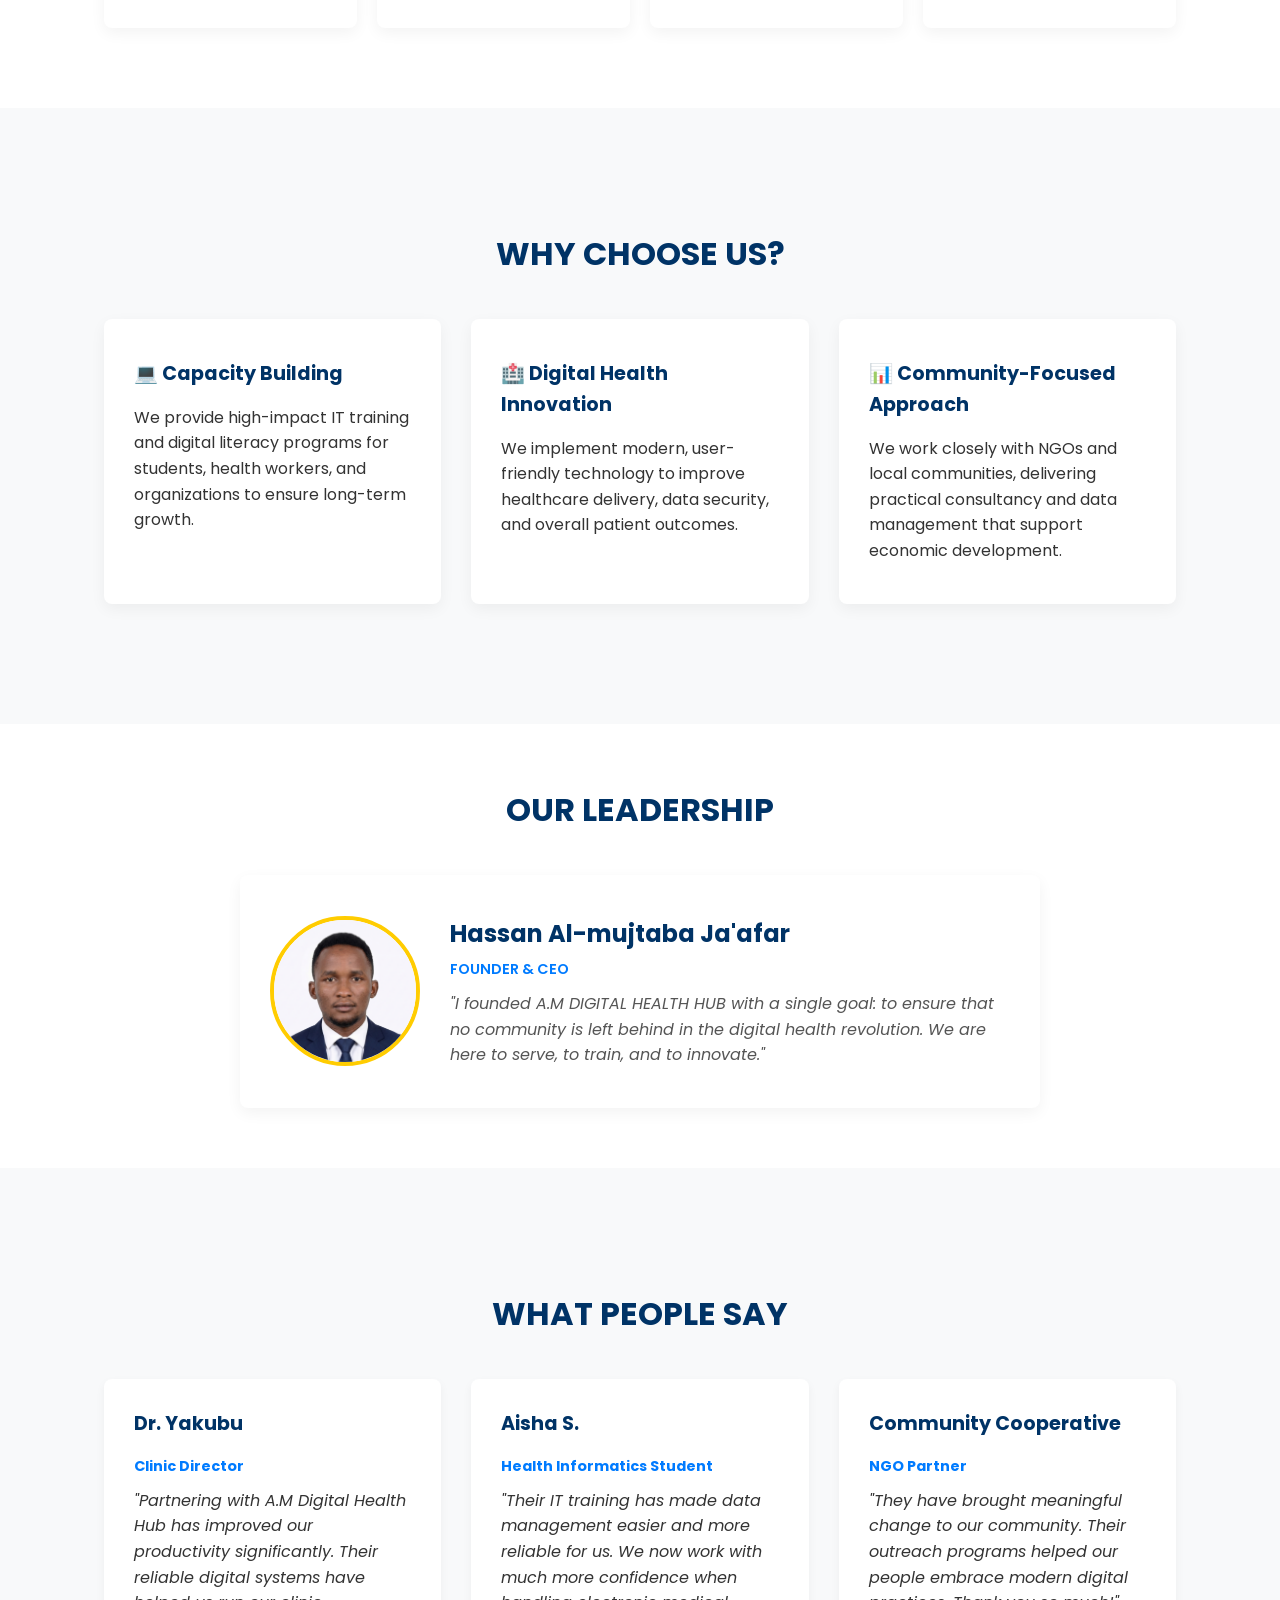
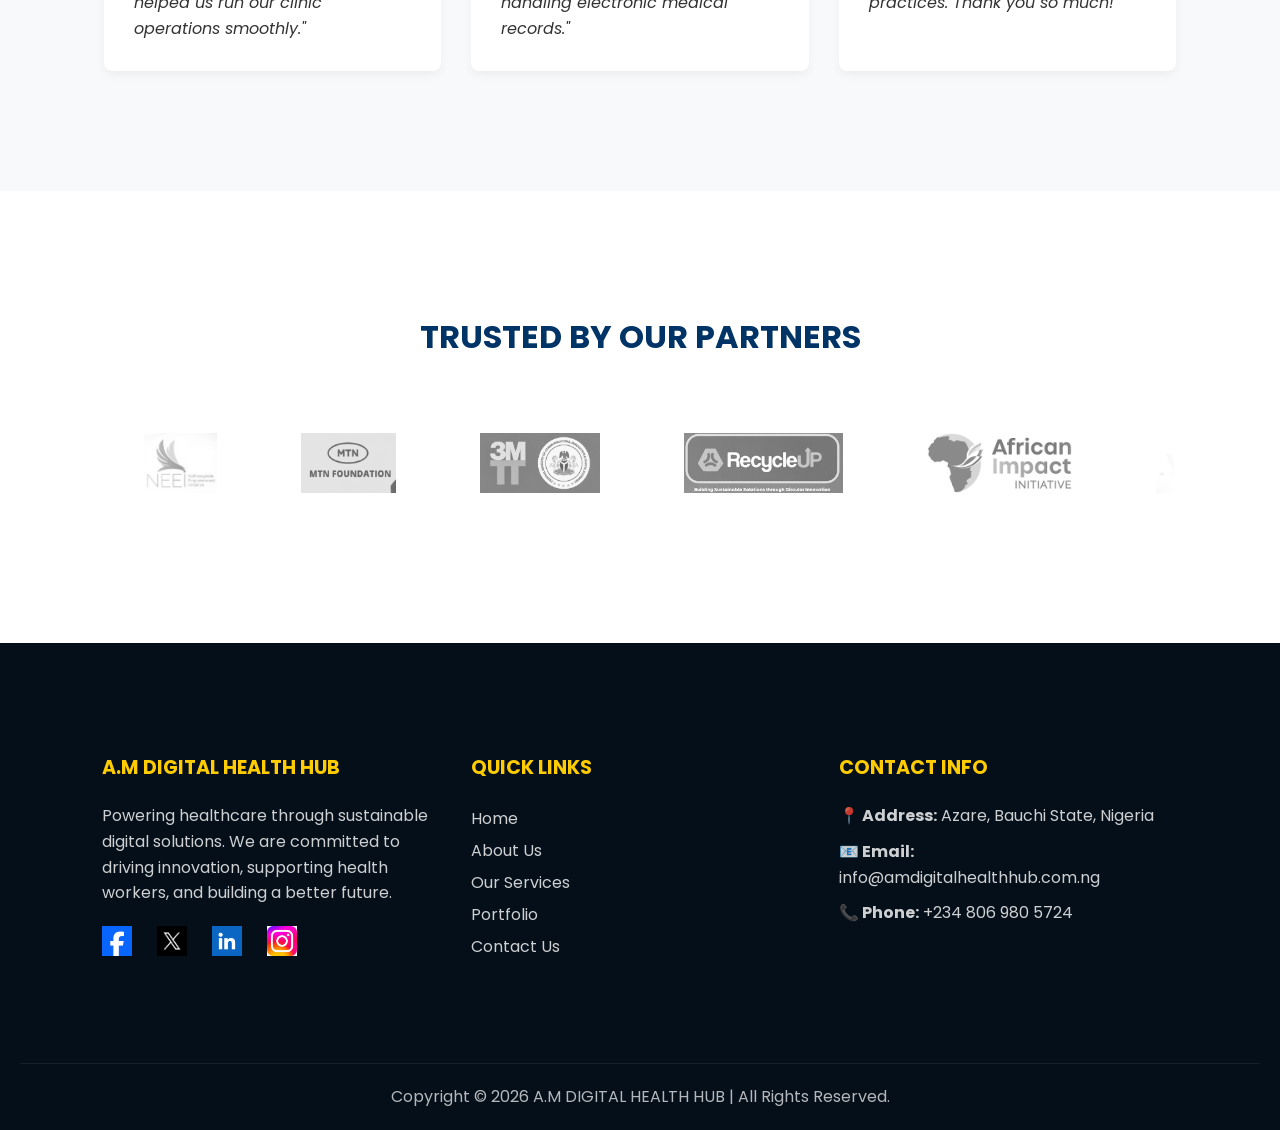
==== commit 0281b2d3: "Update about.html" ====
--- a/about.html
+++ b/about.html
@@ -229,8 +229,8 @@
 
       <div class="footer-col">
         <h3 style="margin-bottom: 20px; color: #ffcc00;">CONTACT INFO</h3>
-        <p style="opacity: 0.8; margin-bottom: 10px;"><strong>📍 Address:</strong> Matsango Azare, Bauchi State, Nigeria</p>
-        <p style="opacity: 0.8; margin-bottom: 10px;"><strong>📧 Email:</strong> Info@amdigitalhealthhub.com.ng</p>
+        <p style="opacity: 0.8; margin-bottom: 10px;"><strong>📍 Address:</strong> Azare, Bauchi State, Nigeria</p>
+        <p style="opacity: 0.8; margin-bottom: 10px;"><strong>📧 Email:</strong> info@amdigitalhealthhub.com.ng</p>
         <p style="opacity: 0.8;"><strong>📞 Phone:</strong> +234 806 980 5724</p>
       </div>
     </div>
